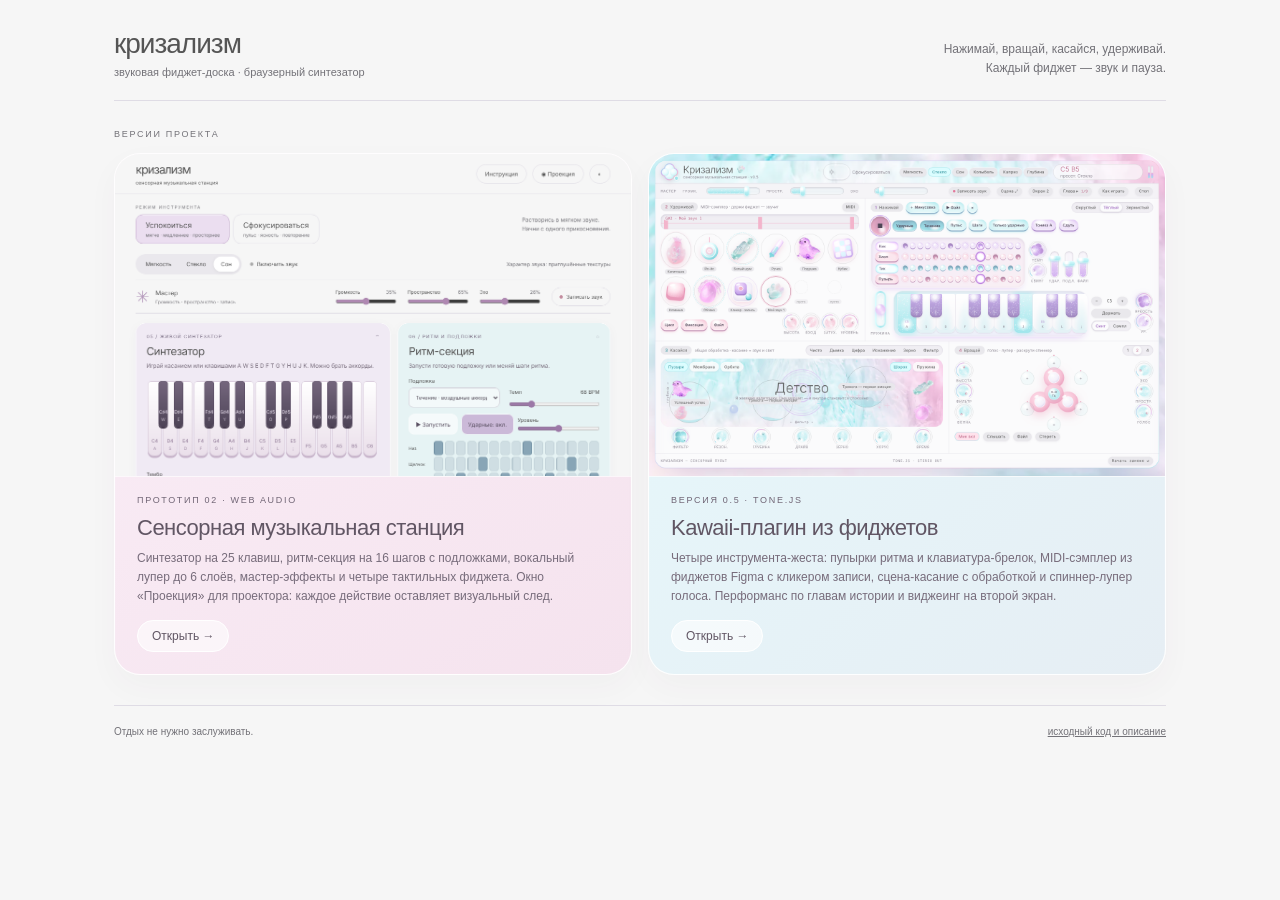
==== index.html @ 8b15cd0a "Кризализм: прототип 02 с проекцией и версия 0.5 на Tone.js Каждая версия в своей папке, корневой ind" ====
<!doctype html>
<html lang="ru">
  <head>
    <meta charset="UTF-8" />
    <meta name="viewport" content="width=device-width,initial-scale=1,viewport-fit=cover" />
    <meta name="description" content="Кризализм — звуковая фиджет-доска и браузерный синтезатор. Версии проекта." />
    <title>Кризализм — версии</title>
    <style>
      :root {
        --bg: #f6f6f6;
        --ink: #555;
        --muted: #737278;
        --line: #dfdce5;
      }
      * {
        box-sizing: border-box;
      }
      body {
        margin: 0;
        background: var(--bg);
        color: var(--ink);
        font-family: "Helvetica Neue", Arial, sans-serif;
      }
      @media (prefers-color-scheme: dark) {
        :root {
          --bg: #252331;
          --ink: #e7e0ed;
          --muted: #b0a6bd;
          --line: #494352;
        }
        .card {
          filter: brightness(0.82);
        }
      }
      main {
        max-width: 1100px;
        margin: 0 auto;
        padding: 28px 24px 40px;
      }
      header {
        display: flex;
        justify-content: space-between;
        align-items: end;
        gap: 16px;
        padding-bottom: 22px;
        border-bottom: 1px solid var(--line);
      }
      .brand {
        font-size: 28px;
        letter-spacing: -1px;
      }
      .brand span {
        display: block;
        font-size: 11px;
        letter-spacing: 0;
        color: var(--muted);
        margin-top: 6px;
      }
      header p {
        margin: 0;
        font-size: 12px;
        line-height: 1.6;
        color: var(--muted);
        text-align: right;
      }
      .eyebrow {
        font-size: 9px;
        letter-spacing: 1.7px;
        color: var(--muted);
        margin: 28px 0 14px;
      }
      .grid {
        display: grid;
        grid-template-columns: 1fr 1fr;
        gap: 16px;
      }
      .card {
        display: flex;
        flex-direction: column;
        border: 1px solid #ffffffee;
        border-radius: 26px;
        overflow: hidden;
        text-decoration: none;
        color: #615664;
        box-shadow: 0 12px 32px #5b456309, inset 0 1px 1px white;
        transition: transform 0.25s, box-shadow 0.25s;
      }
      .card:hover {
        transform: translateY(-3px);
        box-shadow: 0 18px 40px #5b456318;
      }
      .card.a {
        background: linear-gradient(145deg, #faeef7, #f5e3ee);
      }
      .card.b {
        background: linear-gradient(140deg, #e6f9fc, #e6eef4);
      }
      .card img {
        display: block;
        width: 100%;
        aspect-ratio: 16 / 10;
        object-fit: cover;
        object-position: top;
        border-bottom: 1px solid #ffffffaa;
      }
      .body {
        padding: 18px 22px 22px;
      }
      .tag {
        font-size: 9px;
        letter-spacing: 1.7px;
        color: #706575;
      }
      .card h2 {
        font-weight: 400;
        font-size: 22px;
        letter-spacing: -0.5px;
        margin: 10px 0 8px;
      }
      .card p {
        font-size: 12px;
        line-height: 1.6;
        margin: 0;
        color: #776c7b;
      }
      .go {
        display: inline-block;
        margin-top: 14px;
        font-size: 12px;
        border: 1px solid #fff;
        background: #ffffff99;
        border-radius: 99px;
        padding: 8px 14px;
      }
      footer {
        display: flex;
        justify-content: space-between;
        flex-wrap: wrap;
        gap: 10px;
        margin-top: 30px;
        padding-top: 20px;
        border-top: 1px solid var(--line);
        font-size: 10px;
        color: var(--muted);
      }
      footer a {
        color: inherit;
      }
      @media (max-width: 720px) {
        .grid {
          grid-template-columns: 1fr;
        }
        header {
          flex-direction: column;
          align-items: start;
        }
        header p {
          text-align: left;
        }
      }
    </style>
  </head>
  <body>
    <main>
      <header>
        <div class="brand">кризализм<span>звуковая фиджет-доска · браузерный синтезатор</span></div>
        <p>Нажимай, вращай, касайся, удерживай.<br />Каждый фиджет — звук и пауза.</p>
      </header>
      <div class="eyebrow">ВЕРСИИ ПРОЕКТА</div>
      <div class="grid">
        <a class="card a" href="prototype-02/">
          <img src="docs/screens/prototype-02-light.png" alt="Прототип 02: синтезатор, ритм, лупер, эффекты и фиджеты" loading="lazy" />
          <div class="body">
            <div class="tag">ПРОТОТИП 02 · WEB AUDIO</div>
            <h2>Сенсорная музыкальная станция</h2>
            <p>Синтезатор на 25 клавиш, ритм-секция на 16 шагов с подложками, вокальный лупер до 6 слоёв, мастер-эффекты и четыре тактильных фиджета. Окно «Проекция» для проектора: каждое действие оставляет визуальный след.</p>
            <span class="go">Открыть →</span>
          </div>
        </a>
        <a class="card b" href="tone-v0.5/">
          <img src="docs/screens/tone-v0.5-focus.png" alt="Версия 0.5: kawaii-плагин с фиджетами из Figma" loading="lazy" />
          <div class="body">
            <div class="tag">ВЕРСИЯ 0.5 · TONE.JS</div>
            <h2>Kawaii-плагин из фиджетов</h2>
            <p>Четыре инструмента-жеста: пупырки ритма и клавиатура-брелок, MIDI-сэмплер из фиджетов Figma с кликером записи, сцена-касание с обработкой и спиннер-лупер голоса. Перформанс по главам истории и виджеинг на второй экран.</p>
            <span class="go">Открыть →</span>
          </div>
        </a>
      </div>
      <footer>
        <span>Отдых не нужно заслуживать.</span>
        <span><a href="https://github.com/valgerte/krizalism">исходный код и описание</a></span>
      </footer>
    </main>
  </body>
</html>
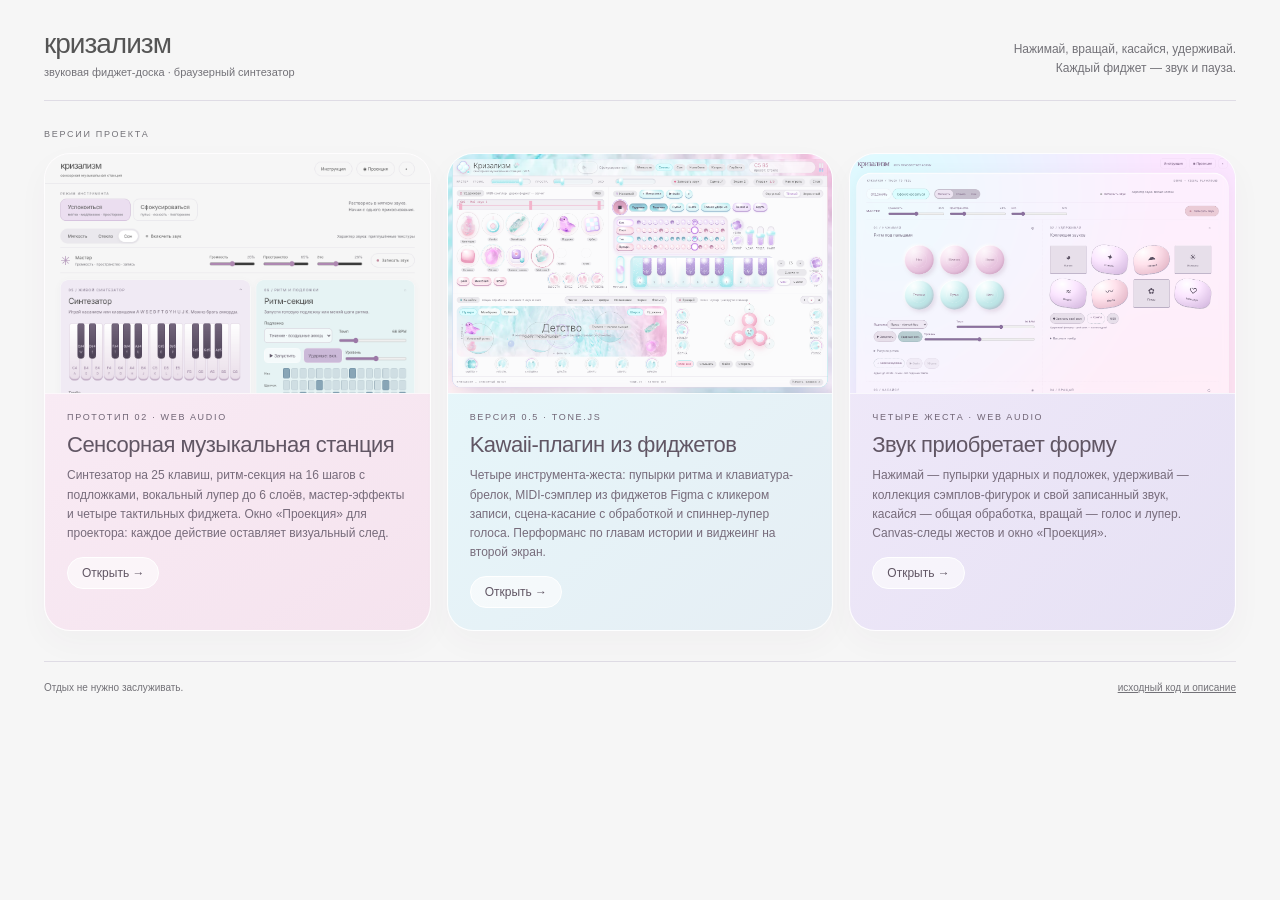
==== commit 4d836c47: "Добавлена версия «Четыре жеста» (four-gestures/) Co-Authored-By: Claude Opus 5.5 <noreply@anthropic." ====
--- a/index.html
+++ b/index.html
@@ -33,7 +33,7 @@
         }
       }
       main {
-        max-width: 1100px;
+        max-width: 1240px;
         margin: 0 auto;
         padding: 28px 24px 40px;
       }
@@ -71,7 +71,7 @@
       }
       .grid {
         display: grid;
-        grid-template-columns: 1fr 1fr;
+        grid-template-columns: repeat(3, minmax(0, 1fr));
         gap: 16px;
       }
       .card {
@@ -95,6 +95,9 @@
       .card.b {
         background: linear-gradient(140deg, #e6f9fc, #e6eef4);
       }
+      .card.c {
+        background: linear-gradient(130deg, #f1eafa, #e6e1f4);
+      }
       .card img {
         display: block;
         width: 100%;
@@ -145,6 +148,11 @@
       }
       footer a {
         color: inherit;
+      }
+      @media (max-width: 1000px) {
+        .grid {
+          grid-template-columns: 1fr 1fr;
+        }
       }
       @media (max-width: 720px) {
         .grid {
@@ -186,6 +194,15 @@
             <span class="go">Открыть →</span>
           </div>
         </a>
+        <a class="card c" href="four-gestures/">
+          <img src="docs/screens/four-gestures.png" alt="Четыре жеста: ритм под пальцами, коллекция звуков, касание и вращение" loading="lazy" />
+          <div class="body">
+            <div class="tag">ЧЕТЫРЕ ЖЕСТА · WEB AUDIO</div>
+            <h2>Звук приобретает форму</h2>
+            <p>Нажимай — пупырки ударных и подложек, удерживай — коллекция сэмплов-фигурок и свой записанный звук, касайся — общая обработка, вращай — голос и лупер. Canvas-следы жестов и окно «Проекция».</p>
+            <span class="go">Открыть →</span>
+          </div>
+        </a>
       </div>
       <footer>
         <span>Отдых не нужно заслуживать.</span>
